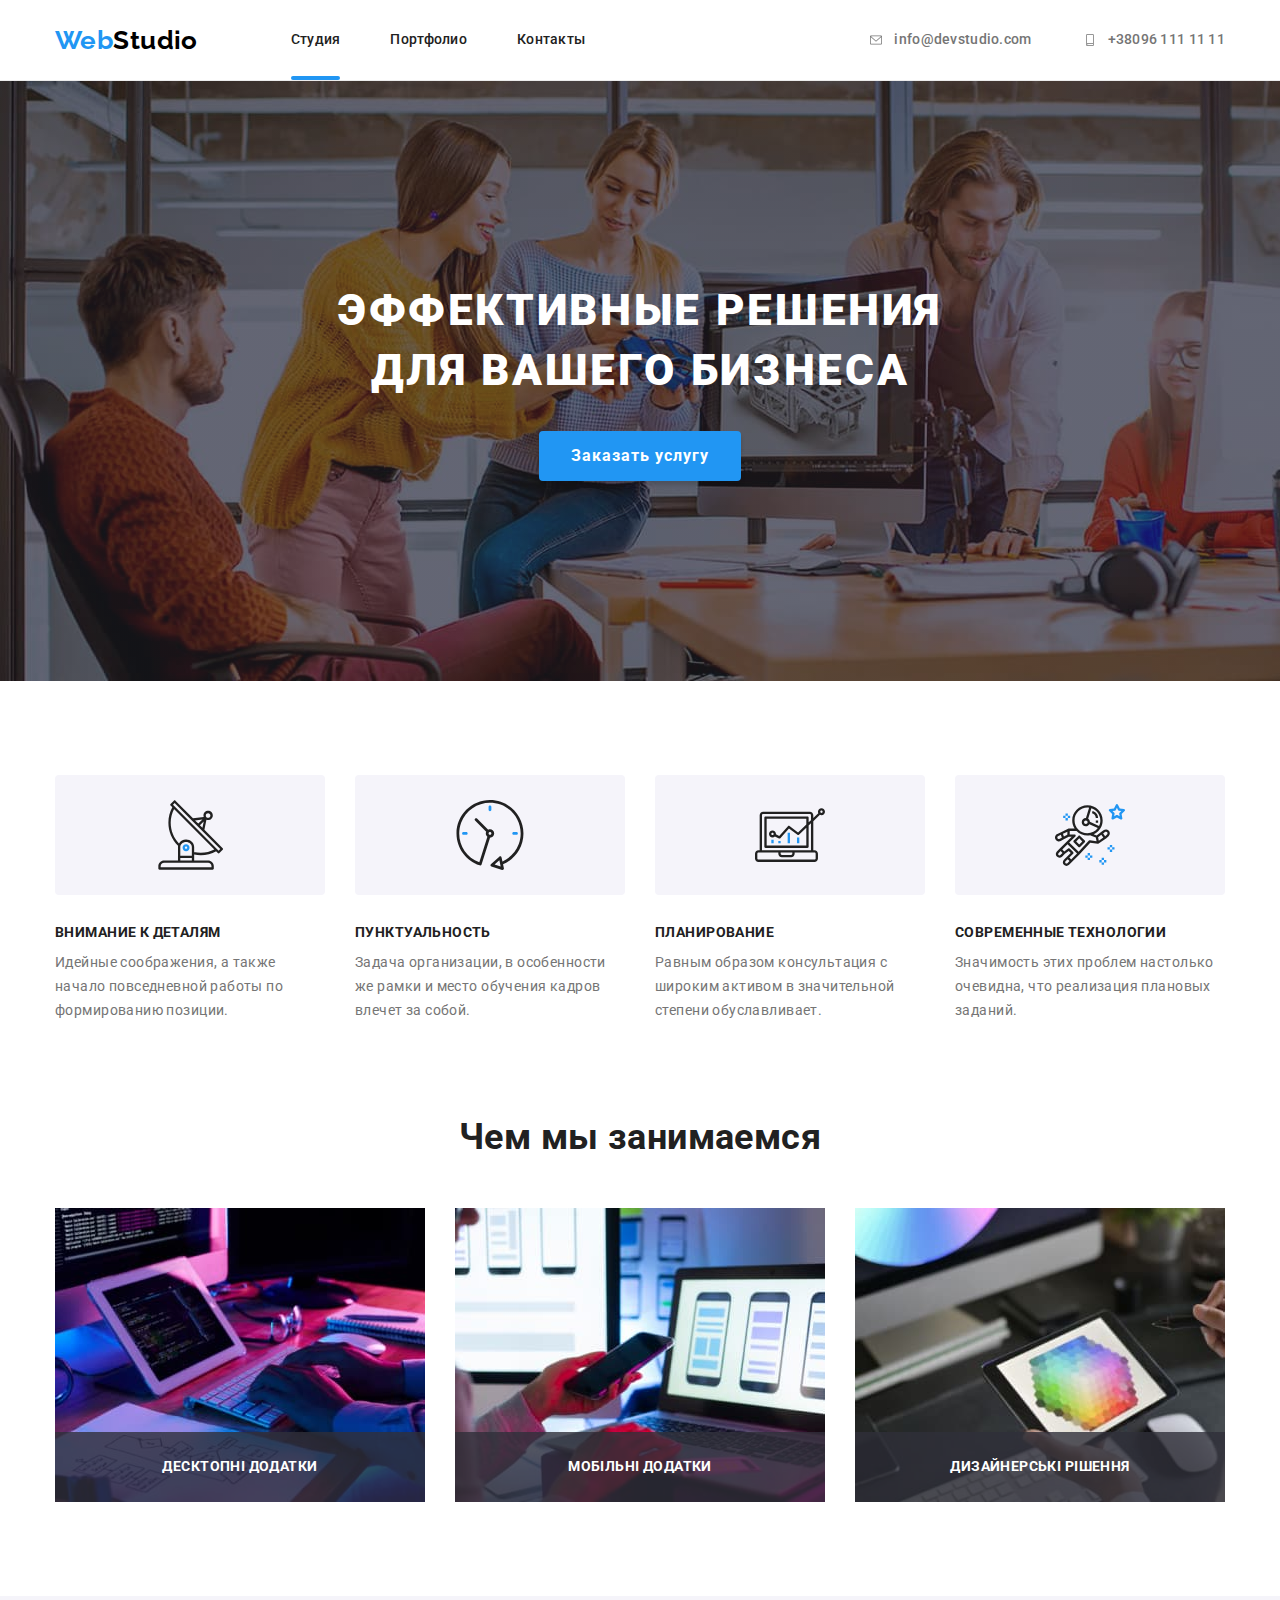
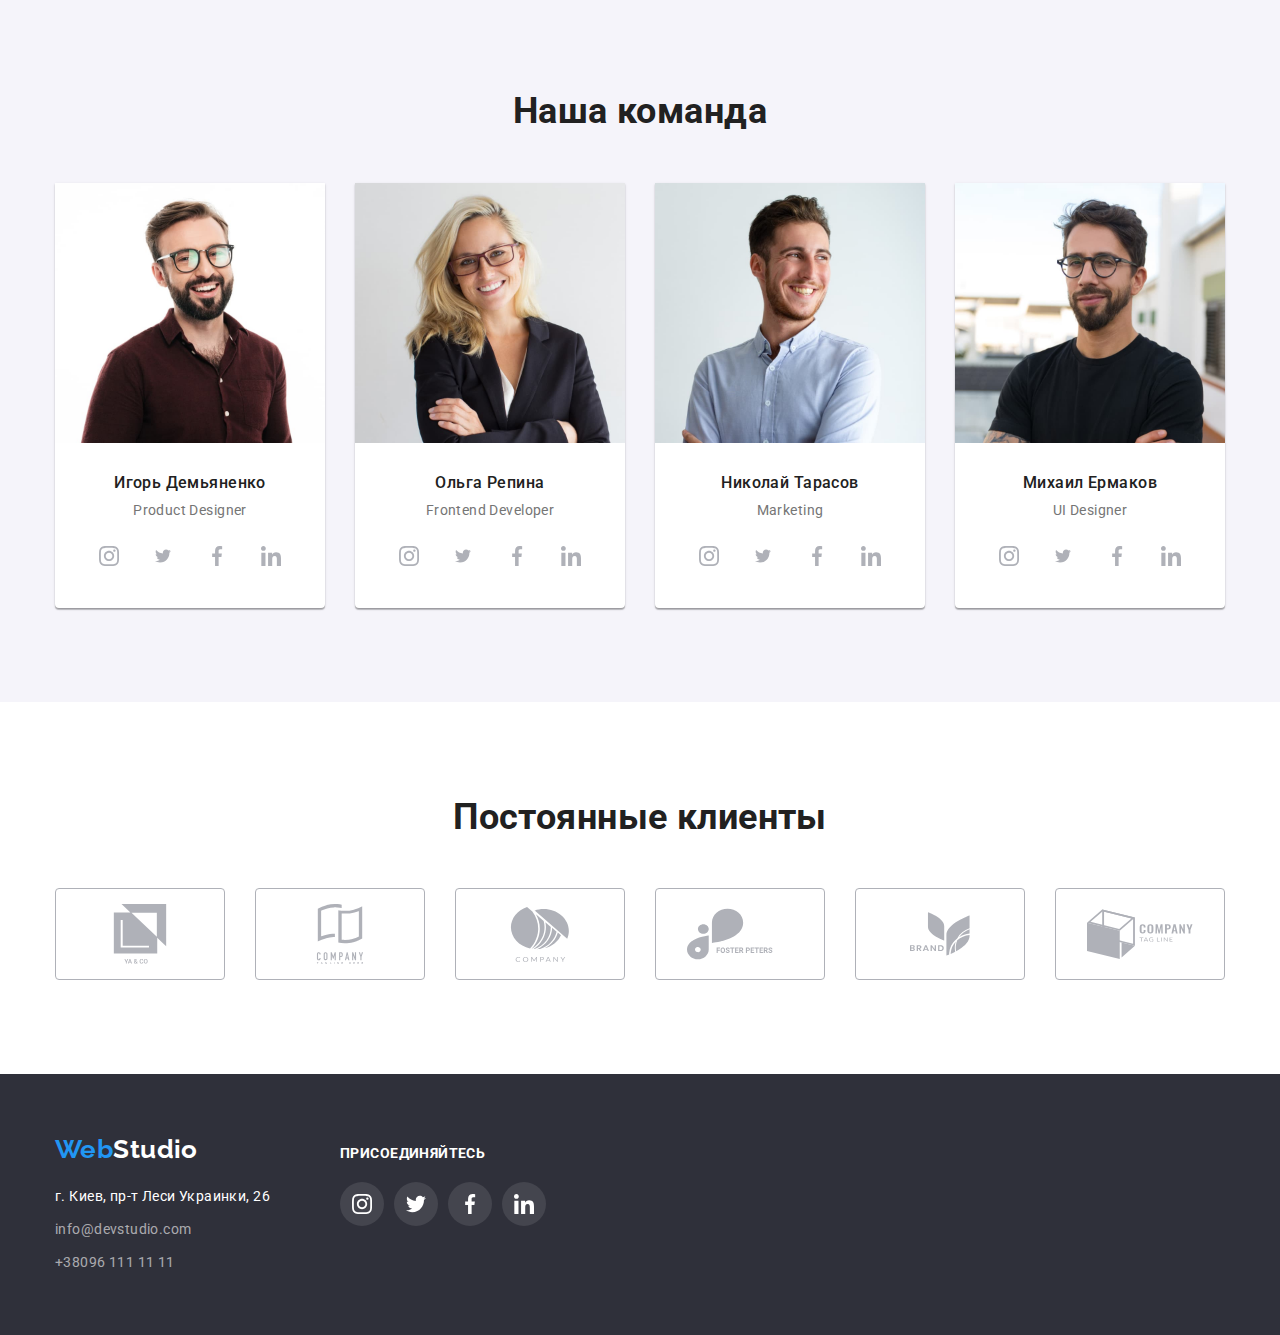
==== index.html @ 7ba134da "add" ====
<!DOCTYPE html>
<html lang="ru">
<head>
    <meta charset="UTF-8">
    <meta http-equiv="X-UA-Compatible" content="IE=edge">
    <meta name="viewport" content="width=device-width, initial-scale=1.0">
    <title>Вебстудия</title>
    <link rel="stylesheet" href="https://cdnjs.cloudflare.com/ajax/libs/modern-normalize/1.1.0/modern-normalize.min.css">
    <link rel="stylesheet" href="./css/style.css">
    <link href="https://fonts.googleapis.com/css2?family=Raleway:wght@700&family=Roboto:wght@400;500;700;900&display=swap"
        rel="stylesheet">
</head>
<body>
 <header>
    <div class="container header">
    <a href="index.html" class="logo"><span class="logo-text">Web</span>Studio</a>
    <nav class="site-nav">
        <ul class="nav-link">
            <li class="item">
                <a href="index.html" class="link current">Студия</a>
            </li>
            <li class="item">
                <a href="portfolio.html" class="link">Портфолио</a>
            </li>
            <li class="item">
                <a href="#" class="link">Контакты</a>
            </li>
        </ul>
    </nav>
    <ul class="contact">
        <li class="item">
            <a href="mailto:info@devstudio.com" class="contact-link">
                <svg class="envelope" width="16px" height="12px">
                    <use href="./images/icon/sprite.svg#envelope"></use>
                </svg>info@devstudio.com
            </a>
        </li>
        <li class="item">
            <a href="tel:+380961111111" class="contact-link">
                <svg class="envelope" width="10px" height="16px">
                <use href="./images/icon/sprite.svg#smartphone"></use>
            </svg>+38096 111 11 11</a>
        </li>
    </ul>
    </div>
 </header>
 <main>
    <!--Hero-->
    <section class="section hero">
        <div class="container">
        <h1 class="title">ЭФФЕКТИВНЫЕ РЕШЕНИЯ ДЛЯ ВАШЕГО БИЗНЕСА</h1>
        <button type="button" class="btn-hero">Заказать услугу</button>
        </div>
    </section>
    <!--Advantages-->
    <section class="section advantage">
        <div class="container">
        <h2 class="visually-hidden" >Наши преимущества</h2>
        <ul class="advantage-list"> 
            <li class="item">
                <div class="advantage-icon">
                <svg class="icon" width="65px" height="70px">
                    <use href="./images/icon/sprite.svg#satelite"></use>
                </svg>
                </div>
                <h3 class="advantage-title">Внимание к деталям</h3>
                <p class="advantage-text">
                    Идейные соображения, а также начало повседневной работы по формированию позиции.
                </p>
            </li>
            <li class="item">
                <div class="advantage-icon">
                    <svg class="icon" width="70px" height="70px">
                        <use href="./images/icon/sprite.svg#clock"></use>
                    </svg>
                </div>
                <h3 class="advantage-title">Пунктуальность</h3>
                <p class="advantage-text">
                    Задача организации, в особенности же рамки и место обучения кадров влечет за собой.
                </p>
            </li>
            <li class="item">
                <div class="advantage-icon">
                    <svg class="icon" width="70px" height="70px">
                        <use href="./images/icon/sprite.svg#diagram"></use>
                    </svg>
                </div>
                <h3 class="advantage-title">Планирование</h3>
                <p class="advantage-text">
                    Равным образом консультация с широким активом в значительной степени обуславливает.
                </p>
            </li>
            <li class="item">
                <div class="advantage-icon">
                    <svg class="icon" width="70px" height="70px">
                        <use href="./images/icon/sprite.svg#astronaut"></use>
                    </svg>
                </div>
                <h3 class="advantage-title">Современные технологии</h3>
                <p class="advantage-text">
                    Значимость этих проблем настолько очевидна, что реализация плановых заданий.
                </p>
            </li>
        </ul>
        </div>
    </section>
    <!--Works-->
    <section class="section works">
        <div class="container">
        <h2 class="works-title">Чем мы занимаемся</h2>
        <ul class="works-list">
            <li class="item">
                <img src="./images/work1.jpg" alt="Набор проэкта"
                width="370" height="294">
                <p class="image-text">Десктопні додатки</p>
            </li>
            <li class="item">
                <img src="./images/work2.jpg" alt="Ноутбук"
                width="370" height="294">
                <p class="image-text">Мобільні додатки</p>
            </li>
            <li class="item">
                <img src="./images/work3.jpg" alt="Планшет"
                width="370" height="294">
                <p class="image-text">Дизайнерські рішення</p>
            </li>
        </ul>
        </div>
    </section>
    <!--Stuff-->
    <section class="section stuff">
        <div class="container">
        <h2 class="stuff-title">Наша команда</h2>
        <ul class="stuff-list">
            <li class="item">
                <img src="./images/face1.jpg" alt="Игорь Демьяненко" 
                width="270" height="260">
                <div class="stuff-card">
                    <h3 class="stuff-title-name">Игорь Демьяненко</h3>
                    <p lang="en" class="stuff-position">Product Designer</p>
                    <div>
                        <ul class="social-stuff">
                            <li class="social-stuff-item">
                                    <a href="#" class="stuff-link">
                                        <svg class="social-icon" width="20px" height="20px">
                                            <use href="./images/icon/sprite.svg#instagram2"></use>
                                        </svg>
                                    </a>
                            </li>
                            <li class="social-stuff-item">
                                 <a href="#" class="stuff-link">
                                    <svg class="social-icon" width="20px" height="16px">
                                        <use href="./images/icon/sprite.svg#twitter2"></use>
                                    </svg>
                                </a>
                            </li>
                            <li class="social-stuff-item">
                                <a href="#" class="stuff-link">
                                    <svg class="social-icon" width="20px" height="20px">
                                        <use href="./images/icon/sprite.svg#facebook2"></use>
                                    </svg>
                                </a>
                            </li>
                            <li class="social-stuff-item">
                                <a href="#" class="stuff-link">
                                    <svg class="social-icon" width="20px" height="20px">
                                        <use href="./images/icon/sprite.svg#linkedin2"></use>
                                    </svg>
                                </a>
                            </li>
                        </ul>
                    </div>
                </div>    
            </li>
            <li class="item">
                <img src="./images/face2.jpg" alt="Ольга Репина" 
                width="270" height="260">
                <div class="stuff-card">
                    <h3 class="stuff-title-name">Ольга Репина</h3>
                    <p lang="en" class="stuff-position">Frontend Developer</p>
                    <div>
                        <ul class="social-stuff">
                            <li class="social-stuff-item">
                                <a href="#" class="stuff-link">
                                    <svg class="social-icon" width="20px" height="20px">
                                        <use href="./images/icon/sprite.svg#instagram2"></use>
                                    </svg>
                                </a>
                            </li>
                            <li class="social-stuff-item">
                                <a href="#" class="stuff-link">
                                    <svg class="social-icon" width="20px" height="16px">
                                        <use href="./images/icon/sprite.svg#twitter2"></use>
                                    </svg>
                                </a>
                            </li>
                            <li class="social-stuff-item">
                                <a href="#" class="stuff-link">
                                    <svg class="social-icon" width="20px" height="20px">
                                        <use href="./images/icon/sprite.svg#facebook2"></use>
                                    </svg>
                                </a>
                            </li>
                            <li class="social-stuff-item">
                                <a href="#" class="stuff-link">
                                    <svg class="social-icon" width="20px" height="20px">
                                        <use href="./images/icon/sprite.svg#linkedin2"></use>
                                    </svg>
                                </a>
                            </li>
                        </ul>
                    </div>
                </div>
            </li>
            <li class="item">
                <img src="./images/face3.jpg" alt="Николай Тарасов" 
                width="270" height="260">
                <div class="stuff-card">
                    <h3 class="stuff-title-name">Николай Тарасов</h3>
                    <p lang="en" class="stuff-position">Marketing</p>
                    <div>
                        <ul class="social-stuff">
                            <li class="social-stuff-item">
                                <a href="#" class="stuff-link">
                                    <svg class="social-icon" width="20px" height="20px">
                                        <use href="./images/icon/sprite.svg#instagram2"></use>
                                    </svg>
                                </a>
                            </li>
                            <li class="social-stuff-item">
                                <a href="#" class="stuff-link">
                                    <svg class="social-icon" width="20px" height="16px">
                                        <use href="./images/icon/sprite.svg#twitter2"></use>
                                    </svg>
                                </a>
                            </li>
                            <li class="social-stuff-item">
                                <a href="#" class="stuff-link">
                                    <svg class="social-icon" width="20px" height="20px">
                                        <use href="./images/icon/sprite.svg#facebook2"></use>
                                    </svg>
                                </a>
                            </li>
                            <li class="social-stuff-item">
                                <a href="#" class="stuff-link">
                                    <svg class="social-icon" width="20px" height="20px">
                                        <use href="./images/icon/sprite.svg#linkedin2"></use>
                                    </svg>
                                </a>
                            </li>
                        </ul>
                    </div>
                </div>    
            </li>
            <li class="item">
                <img src="./images/face4.jpg" alt="Михаил Ермаков" 
                width="270" height="260">
                <div class="stuff-card">
                    <h3 class="stuff-title-name">Михаил Ермаков</h3>
                    <p lang="en" class="stuff-position">UI Designer</p>
                    <div>
                        <ul class="social-stuff">
                            <li class="social-stuff-item">
                                <a href="#" class="stuff-link">
                                    <svg class="social-icon" width="20px" height="20px">
                                        <use href="./images/icon/sprite.svg#instagram2"></use>
                                    </svg>
                                </a>
                            </li>
                            <li class="social-stuff-item">
                                <a href="#" class="stuff-link">
                                    <svg class="social-icon" width="20px" height="16px">
                                        <use href="./images/icon/sprite.svg#twitter2"></use>
                                    </svg>
                                </a>
                            </li>
                            <li class="social-stuff-item">
                                <a href="#" class="stuff-link">
                                    <svg class="social-icon" width="20px" height="20px">
                                        <use href="./images/icon/sprite.svg#facebook2"></use>
                                    </svg>
                                </a>
                            </li>
                            <li class="social-stuff-item">
                                <a href="#" class="stuff-link">
                                    <svg class="social-icon" width="20px" height="20px">
                                        <use href="./images/icon/sprite.svg#linkedin2"></use>
                                    </svg>
                                </a>
                            </li>
                        </ul>
                    </div>
                </div>
            </li>
        </ul>
        </div>
    </section>
    <!-- Clients -->
    <section class="section">
        <div class="container">
            <h2 class="works-title">Постоянные клиенты</h2>
            <ul class="client-list">
                <li class="client-item">
                    <a class="client-link" href="#">
                        <svg class="client-icon" width="106px" height="60px">
                            <use href="./images/icon/sprite.svg#logo1"></use>
                        </svg> 
                    </a>
                </li>
                <li class="client-item">
                    <a class="client-link" href="#">
                        <svg class="client-icon" width="106px" height="60px">
                            <use href="./images/icon/sprite.svg#logo2"></use>
                        </svg>
                    </a>
                </li>
                <li class="client-item">
                    <a class="client-link" href="#">
                        <svg class="client-icon" width="106px" height="60px">
                            <use href="./images/icon/sprite.svg#logo3"></use>
                        </svg>
                    </a>
                </li>
                <li class="client-item">
                    <a class="client-link" href="#">
                        <svg class="client-icon" width="106px" height="60px">
                            <use href="./images/icon/sprite.svg#logo4"></use>
                        </svg>
                    </a>
                </li>
                <li class="client-item">
                    <a class="client-link" href="#">
                        <svg class="client-icon" width="106px" height="60px">
                            <use href="./images/icon/sprite.svg#logo5"></use>
                        </svg>
                    </a>
                </li>
                <li class="client-item">
                    <a class="client-link" href="#">
                        <svg class="client-icon" width="106px" height="60px">
                            <use href="./images/icon/sprite.svg#logo6"></use>
                        </svg>
                    </a>
                </li>
            </ul>
        </div>
    </section>
 </main>
 <footer class="footer">
    <div class="container footer-block">
        <div>
            <a href="index.html" class="logo-bottom"><span class="logo-text">Web</span>Studio</a>
            <address class="address">
                <p class="address-street">г. Киев, пр-т Леси Украинки, 26</p> 
                <a class="address-link mail" href="mailto:info@devstudio.com">info@devstudio.com</a> 
                <a class="address-link tel" href="tel:+380961111111">+38096 111 11 11</a>
        </address>
        </div>
        <div class="social-footer">
            <h2 class="footer-title">Присоединяйтесь</h2>
            <ul class="social-footer-list">
                <li class="social-footer-item">
                    <a href="#" class="social-footer-link">
                        <svg class="social-footer-icon" width="20px" height="20px">
                            <use href="./images/icon/sprite.svg#instagram1"></use>
                        </svg>
                    </a>
                </li>
                <li class="social-footer-item">
                    <a href="#" class="social-footer-link">
                        <svg class="social-footer-icon" width="20px" height="20px">
                            <use href="./images/icon/sprite.svg#twitter1"></use>
                        </svg>
                    </a>
                </li>
                <li class="social-footer-item">
                    <a href="#" class="social-footer-link">
                        <svg class="social-footer-icon" width="20px" height="20px">
                            <use href="./images/icon/sprite.svg#facebook1"></use>
                        </svg>
                    </a>
                </li>
                <li class="social-footer-item">
                    <a href="#" class="social-footer-link">
                        <svg class="social-footer-icon" width="20px" height="20px">
                            <use href="./images/icon/sprite.svg#linkedin1"></use>
                        </svg>
                    </a>
                </li>
            </ul>
        </div>
    </div>    
 </footer>   
</body>
</html>
---- css/style.css ----
:root {
    --primary-text-color: #757575;
    --title-text-color: #212121;
    --accent-color: #2196F3;
    --hero-color: #ffffff;
    --primary-icon-color: #AFB1B8;
}

body {
    font-family: "Roboto", sans-serif;
    color: var(--primary-text-color); 
    letter-spacing: 0.03em;
    font-size: 14px;
    background: var(--hero-color);
}
ul {
    list-style: none;
    padding: 0;
    margin: 0;
}
a {
    text-decoration: none;
}
img {
    display: block;
}

.container {
    width: 1200px;
    padding-left: 15px;
    padding-right: 15px;
    margin-left: auto;
    margin-right: auto;
}
header {
    border-bottom: 1px solid #ECECEC; 
}
.header {
    display: flex;
    align-items: center;
}
.section {
    padding-top: 94px;
    padding-bottom: 94px;
}
/*logo*/
.logo,
.logo-bottom {
    font-family: "Raleway", sans-serif;
    font-weight: 700;
    font-size: 26px;
    line-height: 1.19;
}
.logo {
    color: #000000;
    margin-right: 93px;
}
.logo-text {
    color: var(--accent-color);
}
/*site-nav*/

.link {
    display: block;
    font-weight: 500;
    line-height: 1.14;
    letter-spacing: 0.02em;
    color: var(--title-text-color);
    padding-top: 32px;
    padding-bottom: 32px;
}
.item {
    position: relative;
}
.nav-link .link.current::after {
    content: "";
    position: absolute;
    left: 0;
    bottom: 0;
    display: block;
    width: 100%;
    height: 4px;
    border-radius: 2px;
    background-color: var(--accent-color);
}
.link:hover::after {
    
}
.site-nav .link:hover,
.site-nav .link:focus {
    color: var(--accent-color);
}
.nav-link {
    display: flex;   
}

.nav-link .item + .item {
    margin-left: 50px;
}

.contact-link { 
display: flex;
font-weight: 500;
line-height: 1.14;
letter-spacing: 0.02em;
color: var(--primary-text-color);
height: 16px;
align-items: center;
}
.contact .contact-link:hover,
.contact .contact-link:focus {
    color: var(--accent-color);
}
.contact .envelope:hover,
.contact .envelope:focus {
    fill: var(--accent-color);
}

.contact {
    display: flex;
    margin-left: auto;
    align-items: center;
}
.contact .item + .item {
    margin-left: 50px;
}

.envelope {
    background-size: cover;
    margin-right: 10px;
    width: 16px;
    height: 12px;
    fill: currentColor; 
}


/*hero*/
.hero {
    margin: 0 auto;
    max-width: 1600px;
    height: 600px;
    padding-bottom: 200px;
    padding-top: 200px;
    text-align: center;
    letter-spacing: 0.06em;
    color: var(--hero-color);
    background-image: linear-gradient(to right, rgba(47, 48, 58, 0.4), rgba(47, 48, 58, 0.4)), url(../images/bgimg.jpg);
    background-color: #C4C4C4;
}

.title {
    margin-right: auto;
    margin-left: auto;
    width: 696px;
    margin-top: 0;
    margin-bottom: 30px;
    font-weight: 900;
    font-size: 44px;
    line-height: 1.36;
    text-transform: uppercase;
    letter-spacing: 0.06em;
    
}
.btn-hero {
    padding: 10px 32px;
    font-weight: 700;
    font-size: 16px;
    letter-spacing: 0.06em;
    line-height: 1.9;
    align-items: center;
    font-family: inherit;
    color: var(--hero-color);
    background: var(--accent-color);
    border-radius: 4px;
    box-shadow: 0px 4px 4px rgba(0, 0, 0, 0.15);
    border: 0;
    cursor: pointer;
}

.btn-hero:hover,
.btn-hero:focus {
    background: #188CE8;;
    box-shadow: 0px 4px 4px rgba(0, 0, 0, 0.15);
    border-radius: 4px;
}
/*Advantages*/
.visually-hidden {
    position: absolute;
    width: 1px;
    height: 1px;
    margin: -1px;
    border: 0;
    padding: 0;
    white-space: nowrap;
    clip-path: inset(100%);
    1clip: rect(0 0 0 0);
    overflow: hidden;
}
.advantage-icon {
    background: #F5F4FA;
    border-radius: 4px;
    display: flex;
    height: 120px;
    align-items: center;
    justify-content: center;
    margin-bottom: 30px;
}

.advantage-list {
    display: flex;
    flex-wrap: wrap;
}

.advantage-list .item {
    width: 270px;
}
.advantage-list .item + .item {
    margin-left: 30px;
}
.advantage-title {
    margin-top: 0;
    margin-bottom: 10px;
    font-size: inherit;
    font-weight: 700;
    line-height: 1.14;
    color: var(--title-text-color);
    text-transform: uppercase;
}
.advantage-text {
    margin-top: 0;
    margin-bottom: 0;
    line-height: 1.7;
}

/*works*/
.works {
    padding-top: 0;
}

.works-title,
.stuff-title {
    font-weight: 700;
    font-size: 36px;
    line-height: 1.17;
    text-align: center;
    color: var(--title-text-color);
}
.works-title {
    margin-top: 0;
    margin-bottom: 50px;
}
.works-list {
    display: flex;
    flex-wrap: wrap;
}
.works-list .item + .item {
    margin-left: 30px;
}
.item {
    position: relative;
}
 .image-text {
    padding: 27px 0;
    margin: 0;
    background: rgba(47, 48, 58, 0.8);
    width: 100%;
    height: 70px;
    font-weight: 700;
    font-size: 14px;
    line-height: 1.14;
    text-align: center;
    text-transform: uppercase;
    color: #FFFFFF;
    
    position: absolute;
    bottom: 0;
    left: 0;
 }
/*stuff*/
.stuff {
    background: #F5F4FA;
}
.stuff-list {
    display: flex;
    flex-wrap: wrap;
}
.stuff-list img {
    display: block;
}
.stuff-list .item + .item {
    margin-left: 30px;
}
.stuff-title {
    margin-top: 0;
    margin-bottom: 50px;
}
.stuff-title-name {
    margin-top: 0;
    margin-bottom: 10px;
    font-weight: 500;
    text-align: center;
    color: var(--title-text-color);
}
.stuff-posotion,
.stuff-title-name {
    font-size: 16px;
    line-height: 1.19;
}
.stuff-position {
    margin-top: 0;
    margin-bottom: 16px;
    text-align: center;
}
.stuff-list .item {
    background: #FFFFFF;
    border-radius: 0px 0px 4px 4px;
    box-shadow: 0px 1px 3px rgba(0, 0, 0, 0.12), 0px 1px 1px rgba(0, 0, 0, 0.14), 0px 2px 1px rgba(0, 0, 0, 0.2);
}

.stuff-card {
    display: block; 
    padding-top: 30px;
    padding-bottom: 30px;
}
.social-stuff {
    display: flex;
    align-items: center;
    justify-content: center;
    padding-left: 32px;
    padding-right: 32px;
}
.social-stuff-item {
    justify-content: center;
    background-position: center;
}
.social-stuff-item + .social-stuff-item {
   margin-left: 10px; 
}
.stuff-link {
    display: flex;
    align-items: center;
    justify-content: center;
    width: 44px;
    height: 44px;
    border-radius: 50%; 
}

.social-icon {
    display: flex;
    align-items: center;
    justify-content: center;
    fill: var(--primary-icon-color); 
    
    
}
.stuff-link:hover,
.stuff-link:focus {
    background: var(--accent-color);
}
.stuff-link:hover .social-icon,
.stuff-link:focus .social-icon {
    fill: var(--hero-color);
}

/* Clients */
.client-list {
    display: flex;
    flex-wrap: wrap;
    align-items: center;
}
.client-item:not(:last-child) {
    margin-right: 30px;
}

.client-link {
    display: flex;
    align-items: center;
    justify-content: center;
    width: 170px;
    height: 92px;
    border: 1px solid #AFB1B8;
    border-radius: 4px;
}
.client-icon {
    display: flex;
    justify-content: center;
    align-items: center;
    fill: var(--primary-icon-color); 
}

.client-link:hover,
.client-link:focus {
    border: 1px solid var(--accent-color);
}

.client-link:hover .client-icon,
.client-link:focus .client-icon {
    fill: var(--accent-color);
    
}
/*footer*/
.footer {
    padding-top: 60px;
    padding-bottom: 60px;
    background-color: #2F303A; 
}

.logo-bottom {
    display: block;
    color: var(--hero-color);
    margin-bottom: 20px;
    
}
.address {
    line-height: 1.71;
    color: var(--hero-color);
    font-style: inherit;
}
.address-street {
    margin-top: 0;
    margin-bottom: 9px;
}
.mail {
    display:block;
    margin-bottom: 9px;
}


.address-link {
    color: rgba(255, 255, 255, 0.6);
}
.address .address-link:hover,
.address .address-link:focus {
    color: var(--accent-color);
}
.footer-block {
    display: flex;
    align-items: baseline;
}
.social-footer {
    display: block;
    margin-left: 70px;
    margin-top: 0;
    padding: 0;
}
.footer-title {
    margin: 0;
    margin-bottom: 20px;
    font-weight: 700;
    font-size: 14px;
    line-height: 1.14;
    letter-spacing: 0.03em;
    text-transform: uppercase;
    color: #FFFFFF;
}
.social-footer-list {
    display: flex;
    align-items: center;
    justify-content: center;
}
.social-footer-item {
    justify-content: center;
    background-position: center;
}
.social-footer-item + .social-footer-item {
    margin-left: 10px;
}
.social-footer-link {
    display: flex;
    align-items: center;
    justify-content: center;
    height: 44px;
    width: 44px;
    border-radius: 50%;
    background: rgba(255, 255, 255, 0.1);
}
.social-footer-icon {
    display: flex;
    align-items: center;
    justify-content: center;
    fill: var(--hero-color);
}
.social-footer-link:hover,
.social-footer-link:focus {
    background-color: var(--accent-color);
}
/*portfolio*/
.filter {
    display: flex;
    justify-content: center;
    margin-bottom: 50px;
}
.filter .item + .item {
    margin-left: 8px;
}
.btn-portfolio {
    padding: 6px 22px;
    font-family: inherit;
    font-weight: 500;
    font-size: 16px;
    line-height: 1.6;
    text-align: center;
    color: var(--title-text-color);
    border: 0;
    border-radius: 3px;
    cursor: pointer;
}

.btn-portfolio:hover,
.btn-portfolio:focus {
    color: var(--hero-color);
    background: var(--accent-color);
    box-shadow: 0px 3px 1px rgba(0, 0, 0, 0.1), 0px 1px 2px rgba(0, 0, 0, 0.08), 0px 2px 2px rgba(0, 0, 0, 0.12);
}
.gallery {
    display: flex;
    flex-wrap: wrap;
}
.gallery img {
    display: block;
}
.gallery .item {
    margin-right: 30px;
    margin-bottom: 30px;
}
.gallery .item:nth-child(3n) {
    margin-right: 0;
}
.gallery .item:nth-last-child(-n + 3) {
    margin-bottom: 0;
}
.gallery .item:hover,
.gallery .item:focus {
    cursor: pointer;
    box-shadow: 0px 1px 1px rgba(0, 0, 0, 0.12), 0px 4px 4px rgba(0, 0, 0, 0.06), 1px 4px 6px rgba(0, 0, 0, 0.16);
}
.title-portfolio {
    margin-top: 0;
    margin-bottom: 4px;
    font-weight: 700;
    font-size: 18px;
    line-height: 2;
    letter-spacing: 0.06em;
    color: var(--title-text-color);
    
}
.text-title-portfolio {
    margin-top: 0;
    margin-bottom: 0;
    font-size: 16px;
    line-height: 1.9;
    
}
.border {
  border: 1px solid #EEEEEE;
  border-top: transparent;
  margin-top: 0;
  padding-left: 24px;
  padding-top: 20px;
  padding-bottom: 20px;
}
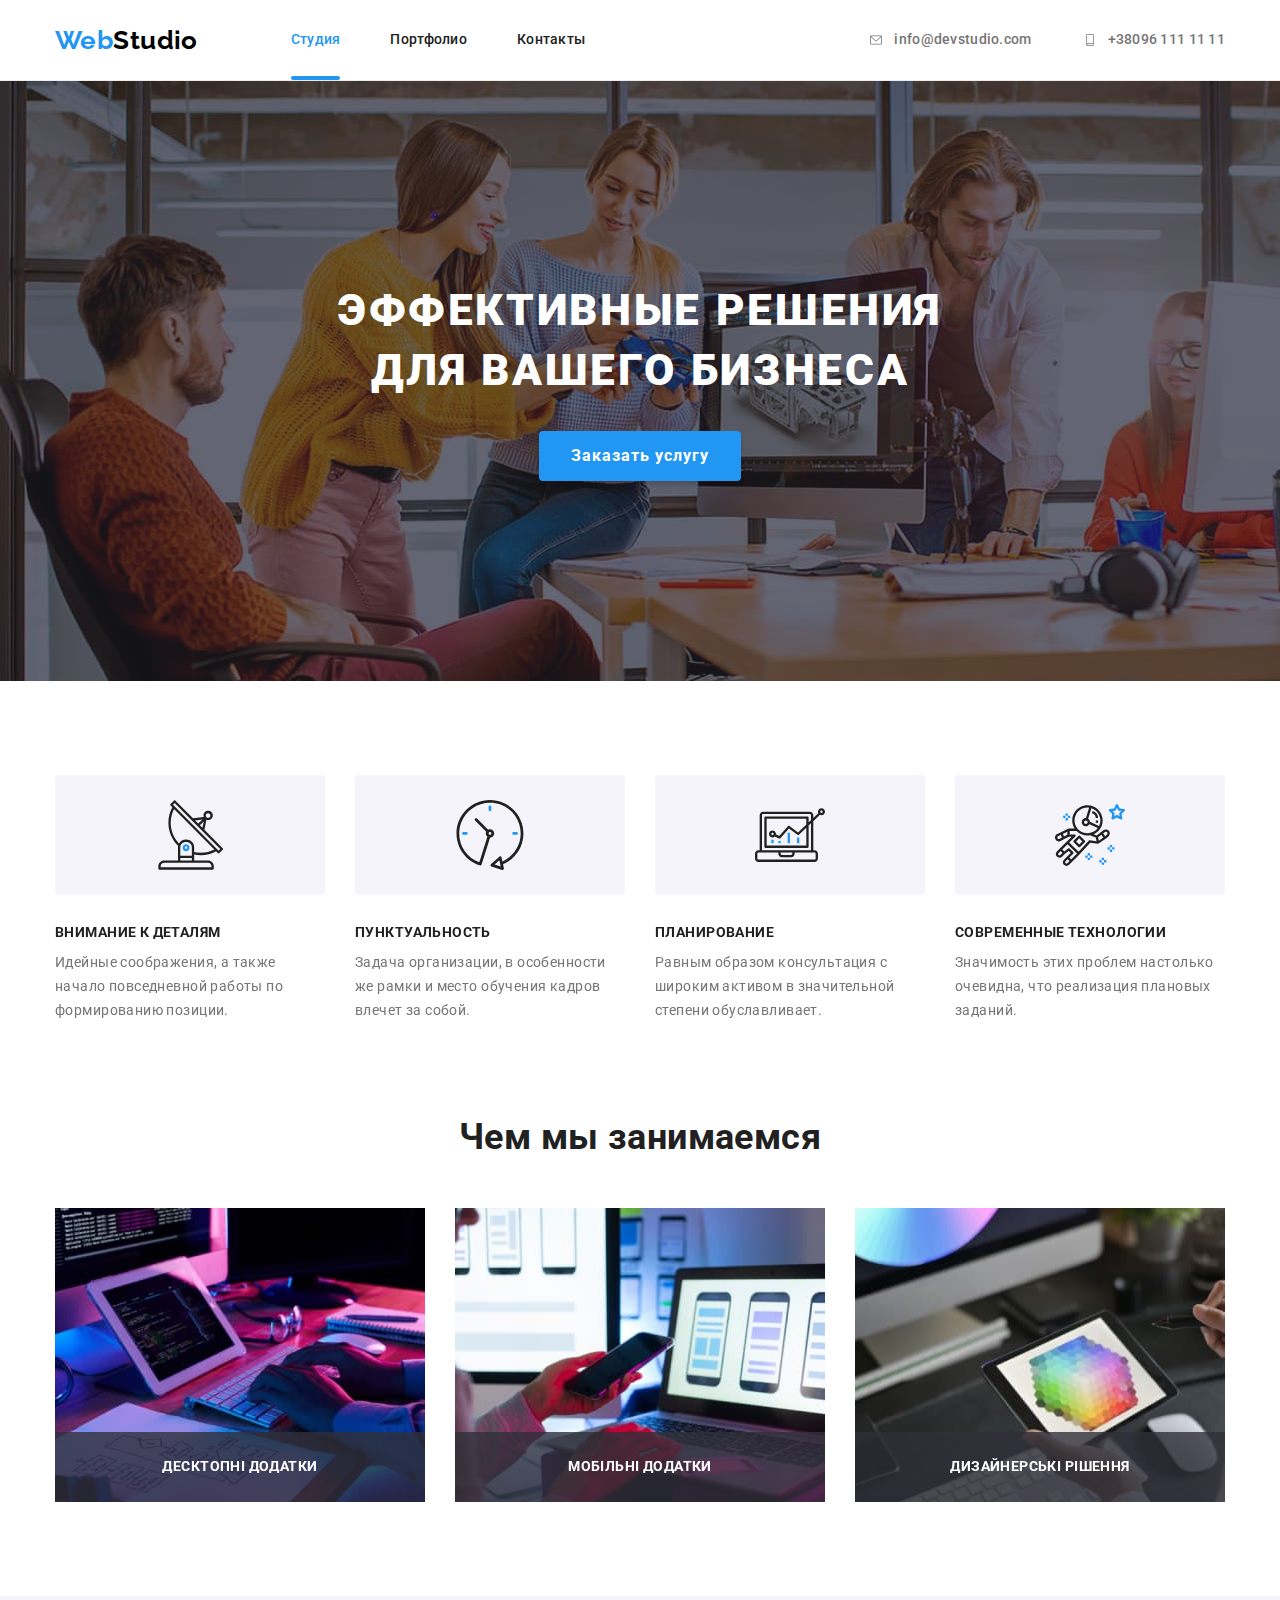
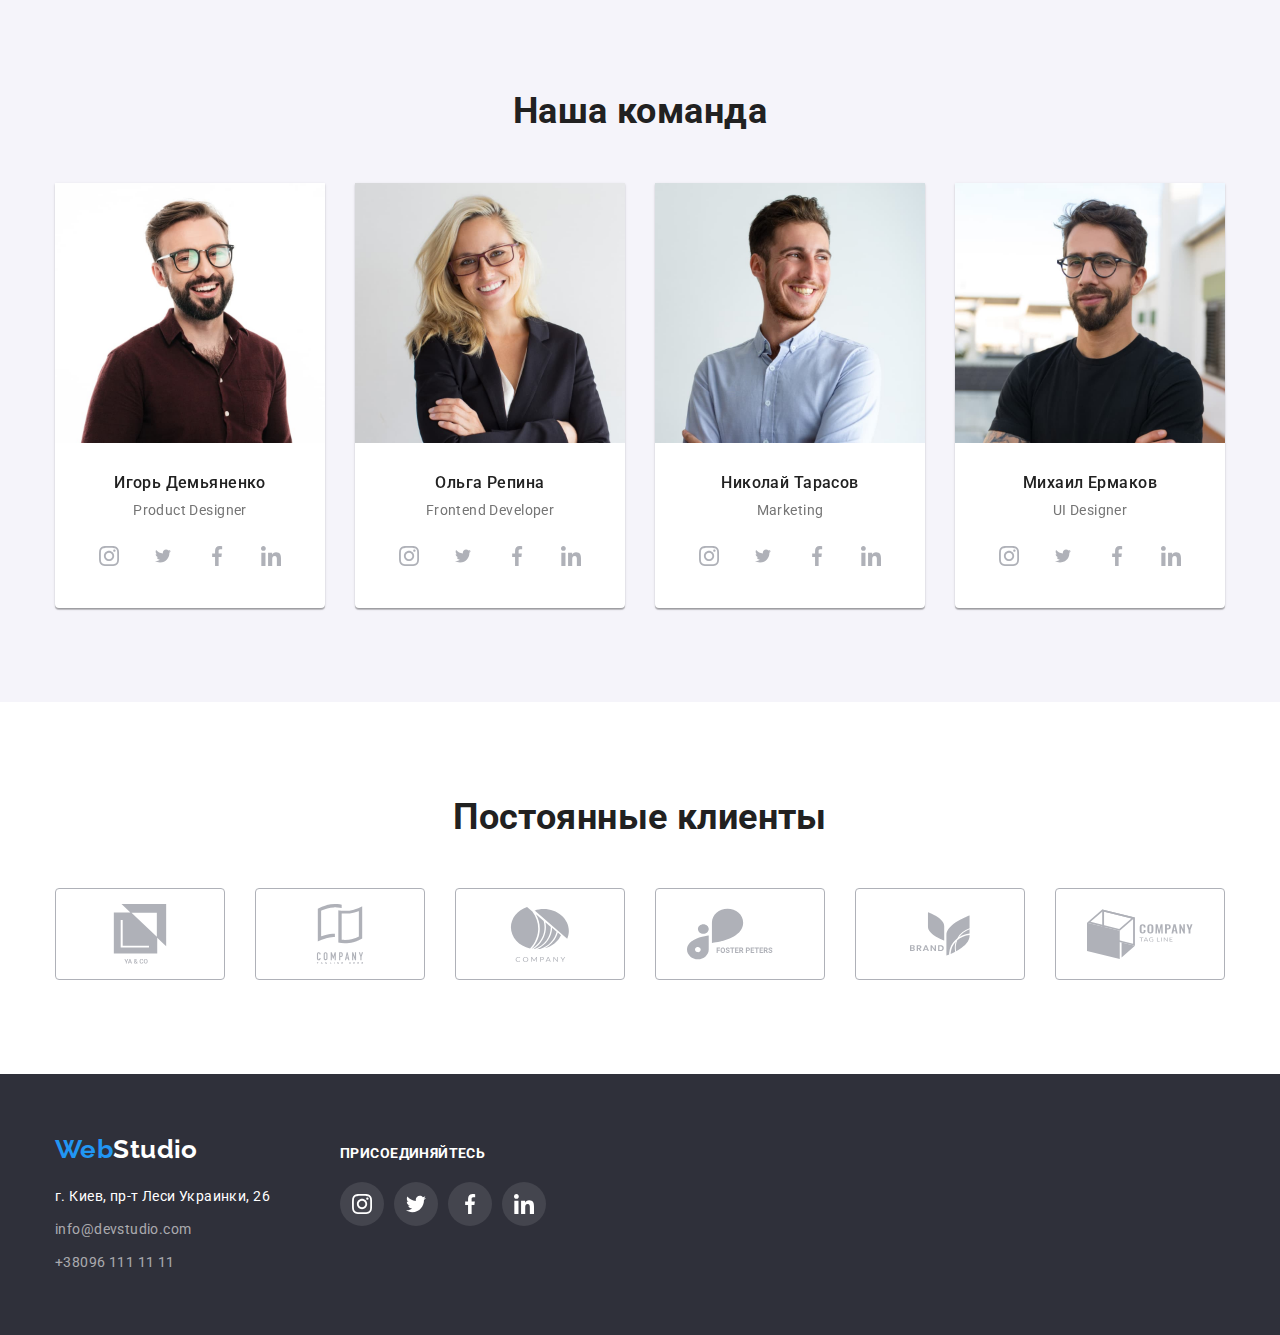
==== commit de2601a2: "add modal" ====
--- a/index.html
+++ b/index.html
@@ -49,7 +49,16 @@
     <section class="section hero">
         <div class="container">
         <h1 class="title">ЭФФЕКТИВНЫЕ РЕШЕНИЯ ДЛЯ ВАШЕГО БИЗНЕСА</h1>
-        <button type="button" class="btn-hero">Заказать услугу</button>
+        <button type="button" class="btn-hero" data-modal-open>Заказать услугу</button>
+        </div>
+        <div class="backdrop is-hidden" data-modal>
+            <div class="modal">
+            <button class="modal-close" data-modal-close>
+                <svg class="icon-close" width="30px" height="30px">
+                        <use href="./images/icon/close.svg"></use>
+                    </svg>
+            </button>
+            </div>
         </div>
     </section>
     <!--Advantages-->
@@ -390,6 +399,7 @@
             </ul>
         </div>
     </div>    
- </footer>   
+ </footer>
+<script src="./js/modal.js"></script>
 </body>
 </html>
--- a/css/style.css
+++ b/css/style.css
@@ -68,6 +68,7 @@
     color: var(--title-text-color);
     padding-top: 32px;
     padding-bottom: 32px;
+    transition: color 250ms cubic-bezier(0.4, 0, 0.2, 1);
 }
 .item {
     position: relative;
@@ -83,9 +84,7 @@
     border-radius: 2px;
     background-color: var(--accent-color);
 }
-.link:hover::after {
-    
-}
+.nav-link .link.current,
 .site-nav .link:hover,
 .site-nav .link:focus {
     color: var(--accent-color);
@@ -106,10 +105,12 @@
 color: var(--primary-text-color);
 height: 16px;
 align-items: center;
+transition: color 250ms cubic-bezier(0.4, 0, 0.2, 1);
 }
 .contact .contact-link:hover,
 .contact .contact-link:focus {
     color: var(--accent-color);
+    
 }
 .contact .envelope:hover,
 .contact .envelope:focus {
@@ -131,6 +132,7 @@
     width: 16px;
     height: 12px;
     fill: currentColor; 
+    transition: fill 250ms cubic-bezier(0.4, 0, 0.2, 1);
 }
 
 
@@ -175,13 +177,50 @@
     box-shadow: 0px 4px 4px rgba(0, 0, 0, 0.15);
     border: 0;
     cursor: pointer;
+    transition: background 250ms cubic-bezier(0.4, 0, 0.2, 1),
+            box-shadow 250ms cubic-bezier(0.4, 0, 0.2, 1);
 }
 
 .btn-hero:hover,
 .btn-hero:focus {
     background: #188CE8;;
     box-shadow: 0px 4px 4px rgba(0, 0, 0, 0.15);
+}
+/* Modal window */
+.backdrop {
+    position: fixed;
+    top: 0;
+    right: 0;
+    width: 100%;
+    height: 100%;
+    background: rgba(0, 0, 0, 0.2);
+}
+.backdrop.is-hidden {
+    opacity: 0;
+    pointer-events: none;
+}
+.modal {
+    position: absolute;
+    top: 50%;
+    left: 50%;
+    transform: translate(-50%, -50%);
+    width: 528px;
+    height: 521px;
+    background: #FFFFFF;
+    box-shadow: 0px 1px 3px rgba(0, 0, 0, 0.12), 0px 1px 1px rgba(0, 0, 0, 0.14), 0px 2px 1px rgba(0, 0, 0, 0.2);
     border-radius: 4px;
+}
+
+.modal-close {
+    position: absolute;
+    top: 0;
+    right: 0;
+    
+}
+.icon-close {
+    background: #FFFFFF;
+    border: 1px solid rgba(0, 0, 0, 0.1);
+    
 }
 /*Advantages*/
 .visually-hidden {
@@ -284,9 +323,7 @@
     display: flex;
     flex-wrap: wrap;
 }
-.stuff-list img {
-    display: block;
-}
+
 .stuff-list .item + .item {
     margin-left: 30px;
 }
@@ -343,6 +380,8 @@
     width: 44px;
     height: 44px;
     border-radius: 50%; 
+    background: #ffffff;
+    transition: background 250ms cubic-bezier(0.4, 0, 0.2, 1);
 }
 
 .social-icon {
@@ -350,6 +389,7 @@
     align-items: center;
     justify-content: center;
     fill: var(--primary-icon-color); 
+    transition: fill 250ms cubic-bezier(0.4, 0, 0.2, 1);
     
     
 }
@@ -380,12 +420,14 @@
     height: 92px;
     border: 1px solid #AFB1B8;
     border-radius: 4px;
+    transition: border 250ms cubic-bezier(0.4, 0, 0.2, 1);
 }
 .client-icon {
     display: flex;
     justify-content: center;
     align-items: center;
     fill: var(--primary-icon-color); 
+    transition: fill 250ms cubic-bezier(0.4, 0, 0.2, 1);
 }
 
 .client-link:hover,
@@ -428,6 +470,7 @@
 
 .address-link {
     color: rgba(255, 255, 255, 0.6);
+    transition: color 250ms cubic-bezier(0.4, 0, 0.2, 1);
 }
 .address .address-link:hover,
 .address .address-link:focus {
@@ -473,6 +516,7 @@
     width: 44px;
     border-radius: 50%;
     background: rgba(255, 255, 255, 0.1);
+    transition: background-color 250ms cubic-bezier(0.4, 0, 0.2, 1);
 }
 .social-footer-icon {
     display: flex;
@@ -501,9 +545,13 @@
     line-height: 1.6;
     text-align: center;
     color: var(--title-text-color);
+    background: #F5F4FA;
     border: 0;
     border-radius: 3px;
     cursor: pointer;
+    transition: color 250ms cubic-bezier(0.4, 0, 0.2, 1),
+     background 250ms cubic-bezier(0.4, 0, 0.2, 1),
+      box-shadow 250ms cubic-bezier(0.4, 0, 0.2, 1);
 }
 
 .btn-portfolio:hover,
@@ -516,12 +564,11 @@
     display: flex;
     flex-wrap: wrap;
 }
-.gallery img {
-    display: block;
-}
+
 .gallery .item {
     margin-right: 30px;
     margin-bottom: 30px;
+    transition: box-shadow 250ms cubic-bezier(0.4, 0, 0.2, 1);
 }
 .gallery .item:nth-child(3n) {
     margin-right: 0;
@@ -529,6 +576,31 @@
 .gallery .item:nth-last-child(-n + 3) {
     margin-bottom: 0;
 }
+.gallery-description {
+    position: relative;
+    overflow: hidden;
+}
+
+.text-description {
+    position: absolute;
+    left: 0;
+    bottom: 0;
+    width: 370px;
+    height: 294px;
+    padding: 63px 24px;
+    margin: 0;
+    font-size: 18px;
+    line-height: 1.56;
+    color: #FFFFFF;
+    background: rgba(33, 150, 243, 0.9);
+
+    transform: translateY(100%);
+    transition: transform 250ms cubic-bezier(0.4, 0, 0.2, 1);
+}
+.item:hover .text-description {
+    transform: translateY(0);
+}
+
 .gallery .item:hover,
 .gallery .item:focus {
     cursor: pointer;
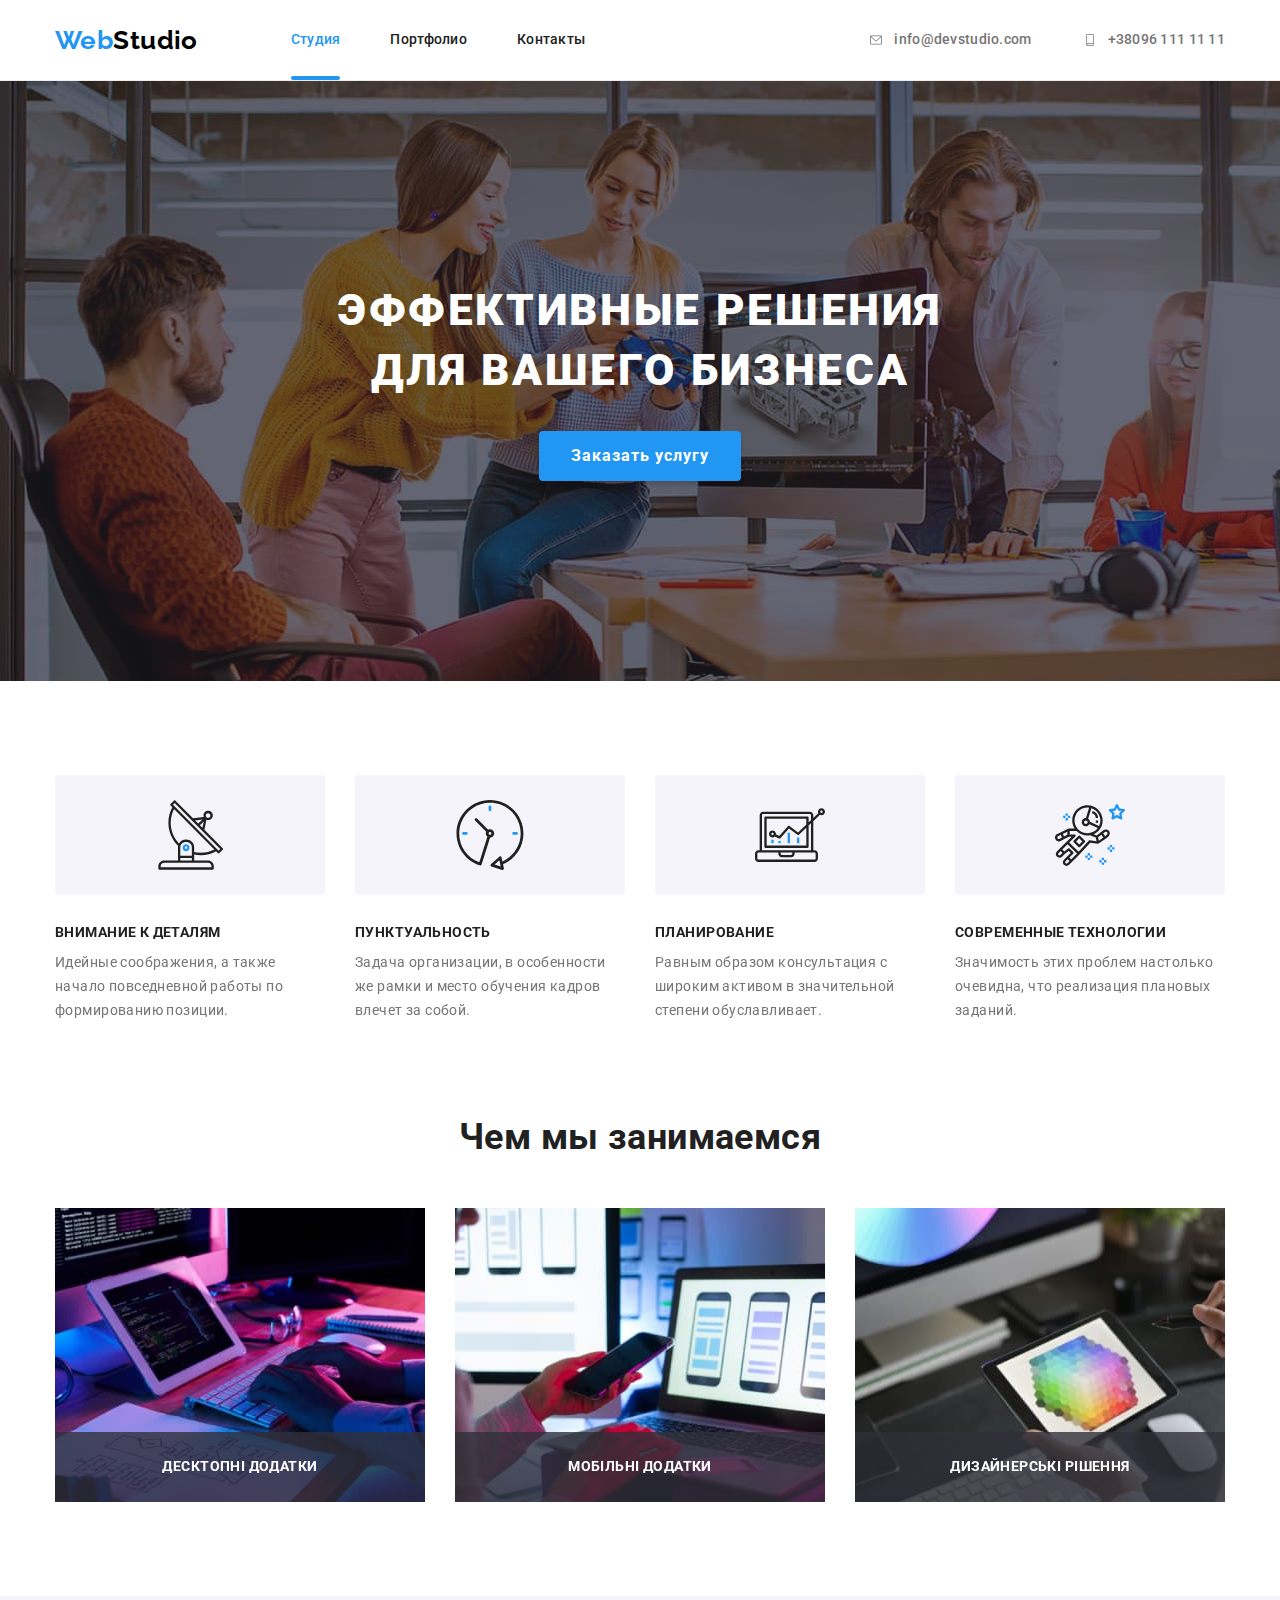
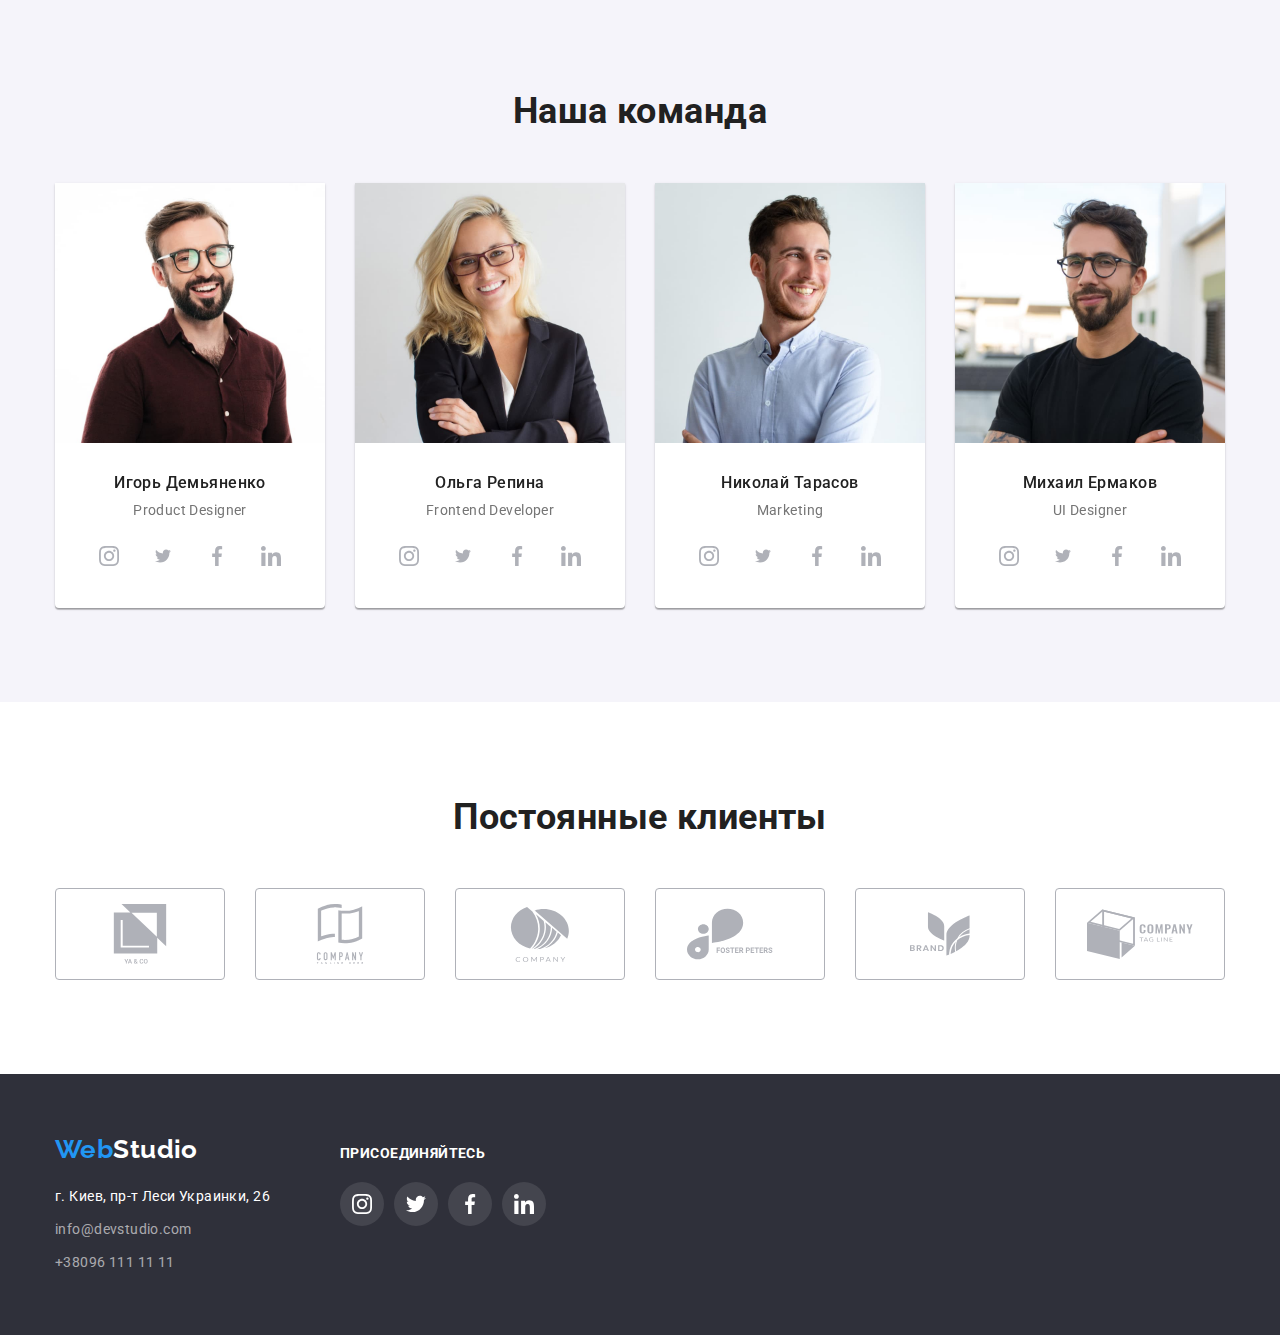
==== commit 5c951ef6: "update" ====
--- a/index.html
+++ b/index.html
@@ -54,9 +54,9 @@
         <div class="backdrop is-hidden" data-modal>
             <div class="modal">
             <button class="modal-close" data-modal-close>
-                <svg class="icon-close" width="30px" height="30px">
-                        <use href="./images/icon/close.svg"></use>
-                    </svg>
+                <svg class="icon-close" width="11px" height="11px">
+                    <use href="./images/icon/sprite.svg#close"></use>
+                </svg> 
             </button>
             </div>
         </div>
@@ -152,28 +152,28 @@
                             <li class="social-stuff-item">
                                     <a href="#" class="stuff-link">
                                         <svg class="social-icon" width="20px" height="20px">
-                                            <use href="./images/icon/sprite.svg#instagram2"></use>
+                                            <use href="./images/icon/sprite.svg#instagram"></use>
                                         </svg>
                                     </a>
                             </li>
                             <li class="social-stuff-item">
                                  <a href="#" class="stuff-link">
                                     <svg class="social-icon" width="20px" height="16px">
-                                        <use href="./images/icon/sprite.svg#twitter2"></use>
-                                    </svg>
-                                </a>
-                            </li>
-                            <li class="social-stuff-item">
-                                <a href="#" class="stuff-link">
-                                    <svg class="social-icon" width="20px" height="20px">
-                                        <use href="./images/icon/sprite.svg#facebook2"></use>
-                                    </svg>
-                                </a>
-                            </li>
-                            <li class="social-stuff-item">
-                                <a href="#" class="stuff-link">
-                                    <svg class="social-icon" width="20px" height="20px">
-                                        <use href="./images/icon/sprite.svg#linkedin2"></use>
+                                        <use href="./images/icon/sprite.svg#twitter"></use>
+                                    </svg>
+                                </a>
+                            </li>
+                            <li class="social-stuff-item">
+                                <a href="#" class="stuff-link">
+                                    <svg class="social-icon" width="20px" height="20px">
+                                        <use href="./images/icon/sprite.svg#facebook"></use>
+                                    </svg>
+                                </a>
+                            </li>
+                            <li class="social-stuff-item">
+                                <a href="#" class="stuff-link">
+                                    <svg class="social-icon" width="20px" height="20px">
+                                        <use href="./images/icon/sprite.svg#linkedin"></use>
                                     </svg>
                                 </a>
                             </li>
@@ -192,28 +192,28 @@
                             <li class="social-stuff-item">
                                 <a href="#" class="stuff-link">
                                     <svg class="social-icon" width="20px" height="20px">
-                                        <use href="./images/icon/sprite.svg#instagram2"></use>
+                                        <use href="./images/icon/sprite.svg#instagram"></use>
                                     </svg>
                                 </a>
                             </li>
                             <li class="social-stuff-item">
                                 <a href="#" class="stuff-link">
                                     <svg class="social-icon" width="20px" height="16px">
-                                        <use href="./images/icon/sprite.svg#twitter2"></use>
-                                    </svg>
-                                </a>
-                            </li>
-                            <li class="social-stuff-item">
-                                <a href="#" class="stuff-link">
-                                    <svg class="social-icon" width="20px" height="20px">
-                                        <use href="./images/icon/sprite.svg#facebook2"></use>
-                                    </svg>
-                                </a>
-                            </li>
-                            <li class="social-stuff-item">
-                                <a href="#" class="stuff-link">
-                                    <svg class="social-icon" width="20px" height="20px">
-                                        <use href="./images/icon/sprite.svg#linkedin2"></use>
+                                        <use href="./images/icon/sprite.svg#twitter"></use>
+                                    </svg>
+                                </a>
+                            </li>
+                            <li class="social-stuff-item">
+                                <a href="#" class="stuff-link">
+                                    <svg class="social-icon" width="20px" height="20px">
+                                        <use href="./images/icon/sprite.svg#facebook"></use>
+                                    </svg>
+                                </a>
+                            </li>
+                            <li class="social-stuff-item">
+                                <a href="#" class="stuff-link">
+                                    <svg class="social-icon" width="20px" height="20px">
+                                        <use href="./images/icon/sprite.svg#linkedin"></use>
                                     </svg>
                                 </a>
                             </li>
@@ -232,28 +232,28 @@
                             <li class="social-stuff-item">
                                 <a href="#" class="stuff-link">
                                     <svg class="social-icon" width="20px" height="20px">
-                                        <use href="./images/icon/sprite.svg#instagram2"></use>
+                                        <use href="./images/icon/sprite.svg#instagram"></use>
                                     </svg>
                                 </a>
                             </li>
                             <li class="social-stuff-item">
                                 <a href="#" class="stuff-link">
                                     <svg class="social-icon" width="20px" height="16px">
-                                        <use href="./images/icon/sprite.svg#twitter2"></use>
-                                    </svg>
-                                </a>
-                            </li>
-                            <li class="social-stuff-item">
-                                <a href="#" class="stuff-link">
-                                    <svg class="social-icon" width="20px" height="20px">
-                                        <use href="./images/icon/sprite.svg#facebook2"></use>
-                                    </svg>
-                                </a>
-                            </li>
-                            <li class="social-stuff-item">
-                                <a href="#" class="stuff-link">
-                                    <svg class="social-icon" width="20px" height="20px">
-                                        <use href="./images/icon/sprite.svg#linkedin2"></use>
+                                        <use href="./images/icon/sprite.svg#twitter"></use>
+                                    </svg>
+                                </a>
+                            </li>
+                            <li class="social-stuff-item">
+                                <a href="#" class="stuff-link">
+                                    <svg class="social-icon" width="20px" height="20px">
+                                        <use href="./images/icon/sprite.svg#facebook"></use>
+                                    </svg>
+                                </a>
+                            </li>
+                            <li class="social-stuff-item">
+                                <a href="#" class="stuff-link">
+                                    <svg class="social-icon" width="20px" height="20px">
+                                        <use href="./images/icon/sprite.svg#linkedin"></use>
                                     </svg>
                                 </a>
                             </li>
@@ -272,28 +272,28 @@
                             <li class="social-stuff-item">
                                 <a href="#" class="stuff-link">
                                     <svg class="social-icon" width="20px" height="20px">
-                                        <use href="./images/icon/sprite.svg#instagram2"></use>
+                                        <use href="./images/icon/sprite.svg#instagram"></use>
                                     </svg>
                                 </a>
                             </li>
                             <li class="social-stuff-item">
                                 <a href="#" class="stuff-link">
                                     <svg class="social-icon" width="20px" height="16px">
-                                        <use href="./images/icon/sprite.svg#twitter2"></use>
-                                    </svg>
-                                </a>
-                            </li>
-                            <li class="social-stuff-item">
-                                <a href="#" class="stuff-link">
-                                    <svg class="social-icon" width="20px" height="20px">
-                                        <use href="./images/icon/sprite.svg#facebook2"></use>
-                                    </svg>
-                                </a>
-                            </li>
-                            <li class="social-stuff-item">
-                                <a href="#" class="stuff-link">
-                                    <svg class="social-icon" width="20px" height="20px">
-                                        <use href="./images/icon/sprite.svg#linkedin2"></use>
+                                        <use href="./images/icon/sprite.svg#twitter"></use>
+                                    </svg>
+                                </a>
+                            </li>
+                            <li class="social-stuff-item">
+                                <a href="#" class="stuff-link">
+                                    <svg class="social-icon" width="20px" height="20px">
+                                        <use href="./images/icon/sprite.svg#facebook"></use>
+                                    </svg>
+                                </a>
+                            </li>
+                            <li class="social-stuff-item">
+                                <a href="#" class="stuff-link">
+                                    <svg class="social-icon" width="20px" height="20px">
+                                        <use href="./images/icon/sprite.svg#linkedin"></use>
                                     </svg>
                                 </a>
                             </li>
@@ -371,28 +371,28 @@
                 <li class="social-footer-item">
                     <a href="#" class="social-footer-link">
                         <svg class="social-footer-icon" width="20px" height="20px">
-                            <use href="./images/icon/sprite.svg#instagram1"></use>
+                            <use href="./images/icon/sprite.svg#instagram"></use>
                         </svg>
                     </a>
                 </li>
                 <li class="social-footer-item">
                     <a href="#" class="social-footer-link">
                         <svg class="social-footer-icon" width="20px" height="20px">
-                            <use href="./images/icon/sprite.svg#twitter1"></use>
+                            <use href="./images/icon/sprite.svg#twitter"></use>
                         </svg>
                     </a>
                 </li>
                 <li class="social-footer-item">
                     <a href="#" class="social-footer-link">
                         <svg class="social-footer-icon" width="20px" height="20px">
-                            <use href="./images/icon/sprite.svg#facebook1"></use>
+                            <use href="./images/icon/sprite.svg#facebook"></use>
                         </svg>
                     </a>
                 </li>
                 <li class="social-footer-item">
                     <a href="#" class="social-footer-link">
                         <svg class="social-footer-icon" width="20px" height="20px">
-                            <use href="./images/icon/sprite.svg#linkedin1"></use>
+                            <use href="./images/icon/sprite.svg#linkedin"></use>
                         </svg>
                     </a>
                 </li>
--- a/css/style.css
+++ b/css/style.css
@@ -198,6 +198,7 @@
 .backdrop.is-hidden {
     opacity: 0;
     pointer-events: none;
+
 }
 .modal {
     position: absolute;
@@ -210,18 +211,41 @@
     box-shadow: 0px 1px 3px rgba(0, 0, 0, 0.12), 0px 1px 1px rgba(0, 0, 0, 0.14), 0px 2px 1px rgba(0, 0, 0, 0.2);
     border-radius: 4px;
 }
-
 .modal-close {
-    position: absolute;
-    top: 0;
-    right: 0;
-    
+    display: flex;
+    align-items: center;
+    justify-content: center;
+    margin-left: 490px;
+    margin-top: 8px;
+    margin-right: 8px;
+    padding: 9px 9px 10px 10px;
+    width: 30px;
+    height: 30px;
+    border-radius: 50%;
+    border: 1px solid rgba(0, 0, 0, 0.1);
+    background-color:#ffffff;
+    cursor: pointer;
+
+    transition: border 250ms cubic-bezier(0.4, 0, 0.2, 1);
 }
 .icon-close {
-    background: #FFFFFF;
-    border: 1px solid rgba(0, 0, 0, 0.1);
-    
-}
+    fill:#000000;
+    transition: fill 250ms cubic-bezier(0.4, 0, 0.2, 1);
+        
+}
+/* .modal-close:hover,
+.modal-close:focus {
+    border: 1px solid var(--accent-color);
+} */
+/* .modal-close:hover .icon-close,
+.modal-close:focus .icon-close {
+    fill: var(--accent-color);
+} */
+.icon-close:hover,
+.icon-close:focus {
+    fill: var(--accent-color);
+}
+
 /*Advantages*/
 .visually-hidden {
     position: absolute;
